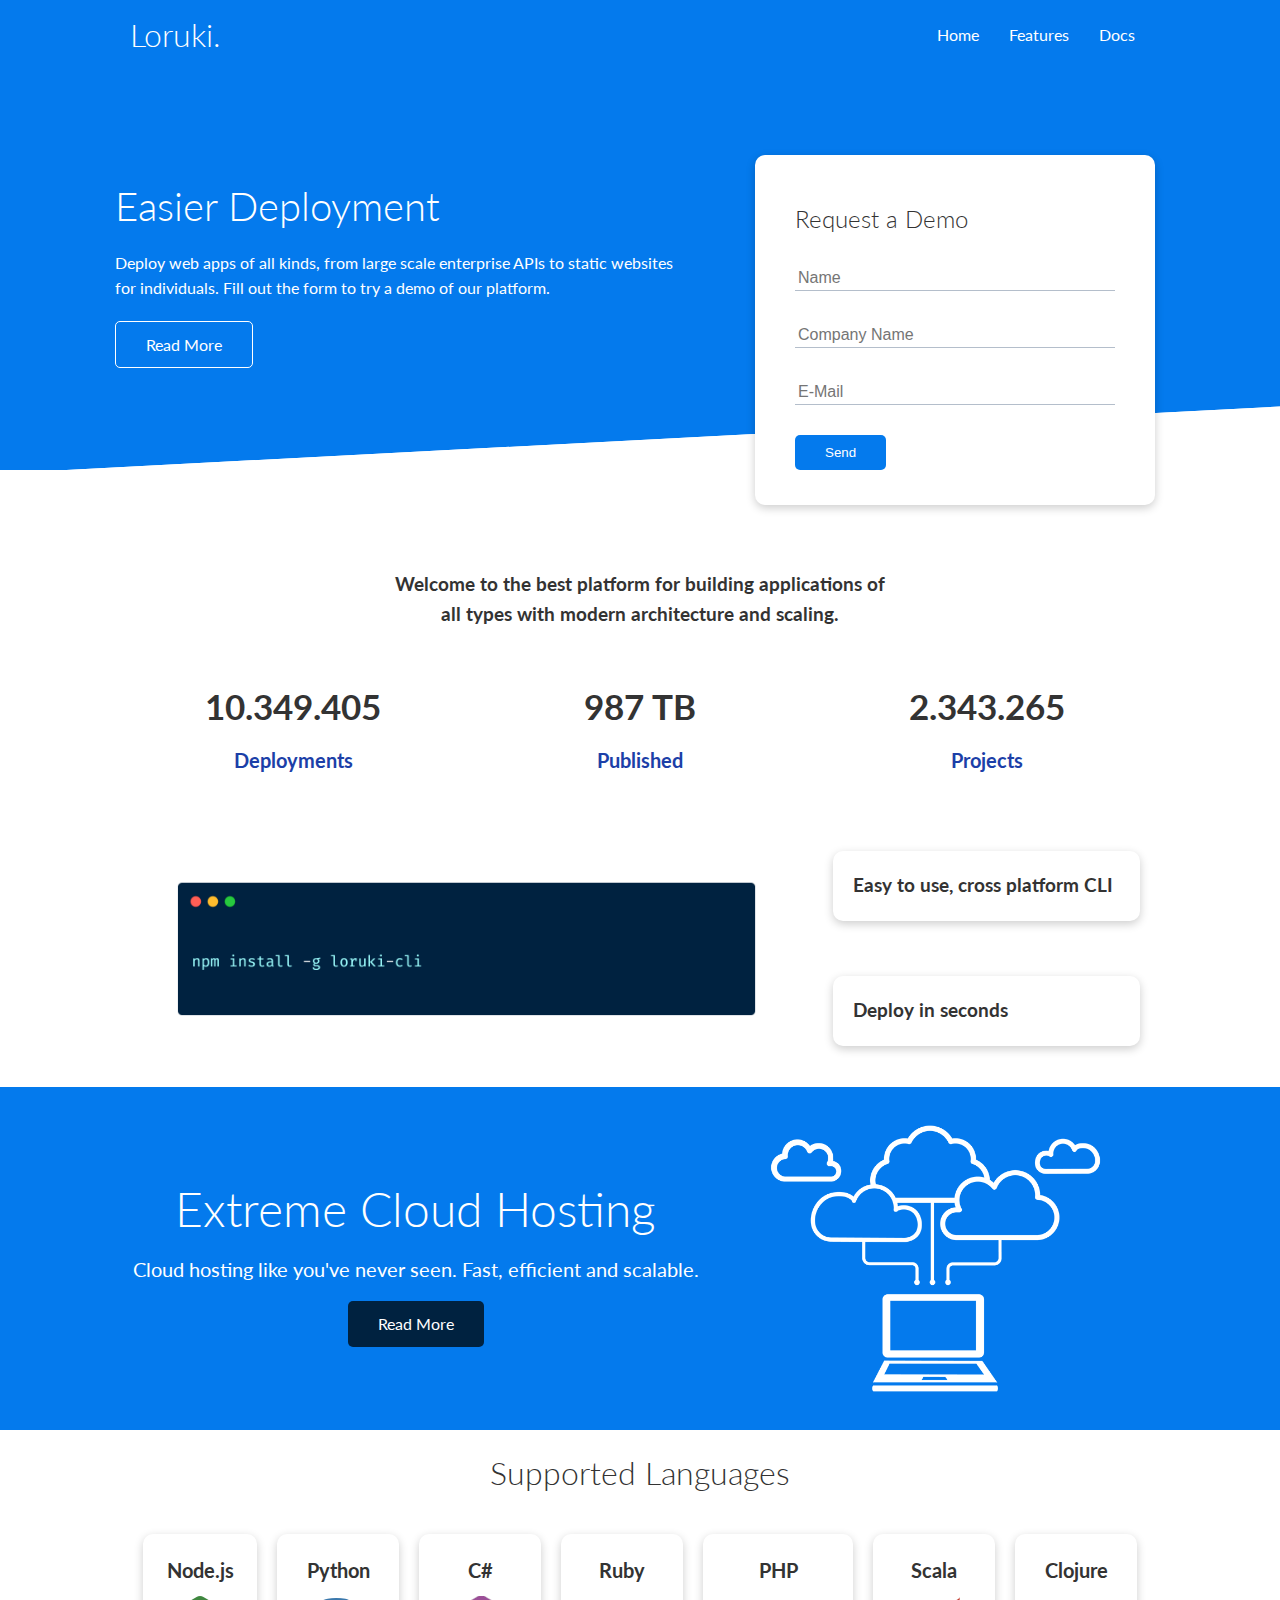
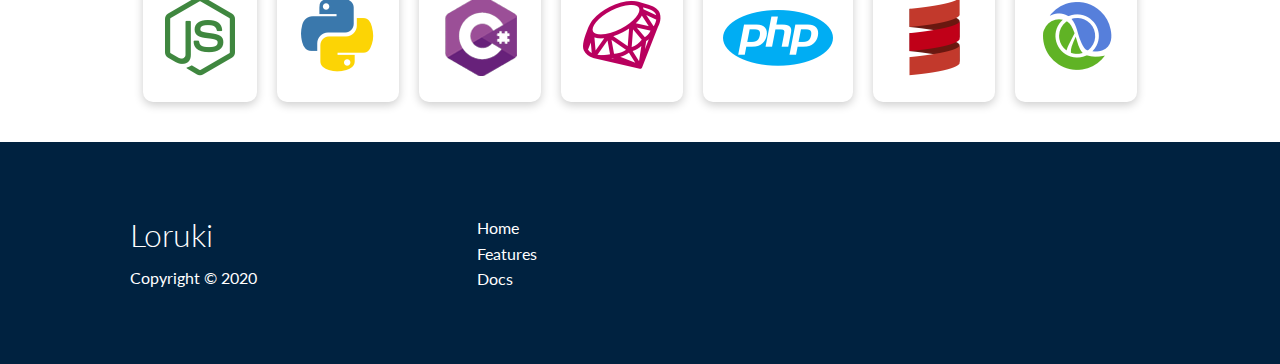
==== index.html @ 7ddb6502 "initial commit" ====
<!DOCTYPE html>
<html lang="en">
  <head>
    <meta charset="UTF-8" />
    <meta name="viewport" content="width=device-width, initial-scale=1.0" />
    <title>Loruki | Cloud Hosting For Everyone</title>

    <link rel="stylesheet" href="css/utilities.css">
    <link rel="stylesheet" href="css/style.css" />
    <link
      rel="stylesheet"
      href="https://cdnjs.cloudflare.com/ajax/libs/font-awesome/5.15.1/css/all.min.css"
      integrity="sha512-+4zCK9k+qNFUR5X+cKL9EIR+ZOhtIloNl9GIKS57V1MyNsYpYcUrUeQc9vNfzsWfV28IaLL3i96P9sdNyeRssA=="
      crossorigin="anonymous"
    />
  </head>
  <body>
    <!-- Navbar -->
    <div class="navbar">
      <div class="container flex">
        <h1 class="logo">Loruki.</h1>
        <nav>
          <ul>
            <li><a href="index.html">Home</a></li>
            <li><a href="features.html">Features</a></li>
            <li><a href="docs.html">Docs</a></li>
          </ul>
        </nav>
      </div>
    </div>

    <!-- Showcase -->
    <section class="showcase">
      <div class="container grid">
        <div class="showcase-text">
          <h1>Easier Deployment</h1>
          <p>
            Deploy web apps of all kinds, from large scale enterprise APIs to
            static websites for individuals. Fill out the form to try a demo of
            our platform.
          </p>
          <a href="features.html" class="btn btn-outline">Read More</a>
        </div>
        <div class="showcase-form card">
          <h2>Request a Demo</h2>
          <form>
            <div class="form-control">
              <input type="text" name="name" placeholder="Name" required />
            </div>

            <div class="form-control">
              <input
                type="text"
                name="company"
                placeholder="Company Name"
                required
              />
            </div>

            <div class="form-control">
              <input type="email" name="email" placeholder="E-Mail" required />
            </div>

            <input type="submit" value="Send" class="btn btn-primary" />
          </form>
        </div>
      </div>
    </section>

    <!-- Stats -->
    <section class="stats">
      <div class="container">
        <h3 class="stats-heading text-center my-1">
          Welcome to the best platform for building applications of all types
          with modern architecture and scaling.
        </h3>

        <div class="grid grid-3 text-center my-4">
            <div>
                <i class="fas fa-server fa-3x"></i>
                <h3>10.349.405</h3>
                <p class="text-secondary">Deployments</p>
            </div>
            <div>
                <i class="fas fa-upload fa-3x"></i>
                <h3>987 TB</h3>
                <p class="text-secondary">Published</p>
            </div>
            <div>
                <i class="fas fa-project-diagram fa-3x"></i>
                <h3>2.343.265</h3>
                <p class="text-secondary">Projects</p>
            </div>
        </div>

      </div>
    </section>

    <!-- CLI -->
    <section class="cli">
        <div class="container grid">
            <img src="images/cli.png" alt="CLI-Image">
            <div class="card">
                <h3>Easy to use, cross platform CLI</h3>
            </div>
            <div class="card">
                <h3>Deploy in seconds</h3>
            </div>
        </div>
    </section>

    <!-- Cloud -->
    <section class="cloud bg-primary my-2 py-2">
        <div class="container grid">
            <div class="text-center">
                <h2 class="lg">
                    Extreme Cloud Hosting
                </h2>
                <p class="lead my-1">
                    Cloud hosting like you've never seen. 
                    Fast, efficient and scalable.
                </p>
                <a href="features.html" class="btn btn-dark">Read More</a>
            </div>
            <img src="images/cloud.png" alt="Cloud-Image">
        </div>
    </section>

    <!-- Languages -->
    <section class="languages">
        <h2 class="md text-center my-2">
            Supported Languages
        </h2>
        <div class="container flex">
            <div class="card">
                <h4>Node.js</h4>
                <img src="images/logos/node.png" alt="Node.js">
            </div>
            <div class="card">
                <h4>Python</h4>
                <img src="images/logos/python.png" alt="Python">
            </div>
            <div class="card">
                <h4>C#</h4>
                <img src="images/logos/csharp.png" alt="C-Sharp">
            </div>
            <div class="card">
                <h4>Ruby</h4>
                <img src="images/logos/ruby.png" alt="Ruby">
            </div>
            <div class="card">
                <h4>PHP</h4>
                <img src="images/logos/php.png" alt="PHP">
            </div>
            <div class="card">
                <h4>Scala</h4>
                <img src="images/logos/scala.png" alt="Scala">
            </div>
            <div class="card">
                <h4>Clojure</h4>
                <img src="images/logos/clojure.png" alt="Clojure">
            </div>
        </div>
    </section>

    <!-- Footer -->
    <footer class="footer bg-dark py-5">
        <div class="container grid grid-3">
            <div>
                <h1>Loruki</h1>
                <p>Copyright &copy; 2020</p>
            </div>
            <nav>
                <ul>
                    <li><a href="index.html">Home</a></li>
                    <li><a href="features.html">Features</a></li>
                    <li><a href="docs.html">Docs</a></li>
                </ul>
            </nav>
            <div class="social">
                <a href="#"><i class="fab fa-twitter fa-2x"></i></a>
                <a href="#"><i class="fab fa-instagram fa-2x"></i></a>
                <a href="#"><i class="fab fa-github fa-2x"></i></a>
            </div>
        </div>
    </footer>
  </body>
</html>
---- css/utilities.css ----
.container {
    max-width: 1100px;
    margin: 0 auto;
    overflow: auto;
    padding: 0 40px;
}

/* Flex */
.flex {
    display: flex;
    justify-content: center;
    align-items: center;
    height: 100%;
}

/* Grid */
.grid {
    display: grid;
    grid-template-columns: repeat(2, 1fr);
    gap: 20px;
    justify-content: center;
    align-items: center;
    height: 100%;
}

.grid-3 {
    grid-template-columns: repeat(3, 1fr);
}

/* Card */
.card {
    background-color: #fff;
    color: #333;
    border-radius: 10px;
    box-shadow: 0 3px 10px rgba(0, 0, 0, 0.2);
    padding: 20px;
    margin: 10px;
}

/* Button */
.btn {
    display: inline-block;
    padding: 10px 30px;
    cursor: pointer;
    background: var(--primary-color);
    color: #fff;
    border: none;
    border-radius: 5px;
}

.btn:hover {
    transform: scale(0.98);
}

.btn-outline {
    background-color: transparent;
    border: 1px solid white;
}

/* Background & colored Buttons */
.bg-primary, 
.btn-primary {
    background-color: var(--primary-color);
    color: #fff;
}

.bg-secondary, 
.btn-secondary {
    background-color: var(--secondary-color);
    color: #fff;
}

.bg-dark, 
.btn-dark {
    background-color: var(--dark-color);
    color: #fff;
}

.bg-primary a, 
.btn-primary a,
.bg-secondary a, 
.btn-secondary a,
.bg-dark a, 
.btn-dark a {
    color: #fff;
}

.bg-light, 
.btn-light {
    background-color: var(--light-color);
    color: #333;
}

/* Text */
.text-center {
    text-align: center;
}

.lead {
    font-size: 20px;
}

.sm {
    font-size: 1rem;
}

.md {
    font-size: 2rem;
}

.lg {
    font-size: 3rem;
}

.xl {
    font-size: 4rem;
}

/* Text-Colors */
.text-primary {
    color: var(--primary-color);
}

.text-secondary {
    color: var(--secondary-color);
}

.text-dark {
    color: var(--dark-color);
}

.text-light {
    color: var(--light-color);
}

/* Alert */
.alert {
    background-color: var(--light-color);
    padding: 10px 20px;
    font-weight: bold;
    margin: 15px;
    border-radius: 5px;
}

.alert i {
    margin-right: 10px;
}

.alert-success {
    background-color: var(--success-color);
    color: #fff;
}

.alert-error {
    background-color: var(--error-color);
    color: #fff;
}

/* Margin */
.my-1 {
    margin: 1rem 0;
}

.my-2 {
    margin: 1.5rem 0;
}

.my-3 {
    margin: 2rem 0;
}

.my-4 {
    margin: 3rem 0;
}

.my-5 {
    margin: 4rem 0;
}

.m-1 {
    margin: 1rem;
}

.m-2 {
    margin: 1.5rem;
}

.m-3 {
    margin: 2rem;
}

.m-4 {
    margin: 3rem;
}

.m-5 {
    margin: 4rem;
}

/* Padding */
.py-1 {
    padding: 1rem 0;
}

.py-2 {
    padding: 1.5rem 0;
}

.py-3 {
    padding: 2rem 0;
}

.py-4 {
    padding: 3rem 0;
}

.py-5 {
    padding: 4rem 0;
}

.p-1 {
    padding: 1rem;
}

.p-2 {
    padding: 1.5rem;
}

.p-3 {
    padding: 2rem;
}

.p-4 {
    padding: 3rem;
}

.p-5 {
    padding: 4rem;
}
---- css/style.css ----
@import url('https://fonts.googleapis.com/css2?family=Lato:wght@300&display=swap');

:root {
    --primary-color: #047aed;
    --secondary-color: #1c3fa8;
    --dark-color: #002240;
    --light-color: #f4f4f4;
    --success-color: #5cb85c;
    --error-color: #d9534f;
}

* {
    margin: 0;
    padding: 0;
    box-sizing: border-box;
}

body {
    font-family: Lato;
    color: #333;
    line-height: 1.6;
}

ul {
    list-style-type: none;
}

a {
    text-decoration: none;
    color: #333;
}

h1, h2 {
    font-weight: 300;
    line-height: 1.2;
    margin: 10px 0;
}

p {
    margin: 10px 0;
}

img {
    width: 100%;
}

code, pre {
    background: #333;
    color: #fff;
    padding: 10px;
}

/* Navbar */
.navbar {
    background-color: var(--primary-color);
    color: #fff;
    height: 70px;
}

.navbar ul {
    display: flex;
}

.navbar a {
    color: #fff;
    padding: 10px;
    margin: 0 5px;
}

.navbar a:hover {
    border-bottom: 2px solid #fff;
}

.navbar .flex {
    justify-content: space-between;
}

/* Showcase */
.showcase {
    height: 400px;
    background-color: var(--primary-color);
    color: #fff;
    position: relative;
}

.showcase h1 {
    font-size: 40px;
}

.showcase p {
    margin: 20px 0;
}

.showcase .grid {
    grid-template-columns: 55% 45%;
    gap: 30px;
    overflow: visible;
}

.showcase-text {
    animation: slideInFromLeft .8s ease-in;
}

.showcase-form {
    position: relative;
    top: 60px;
    height: 350px;
    width: 400px;
    padding: 40px;
    z-index: 100;
    justify-self: flex-end;
    animation: slideInFromRight .8s ease-in;
}

.showcase-form .form-control {
    margin: 30px 0;
}

.showcase-form input[type='text'],
.showcase-form input[type='email'] {
    border: 0;
    border-bottom: 1px solid #b4becb;
    width: 100%;
    padding: 3px;
    font-size: 16px;
}

.showcase-form input:focus {
    outline: none;
}

.showcase::before, 
.showcase::after {
    content: '';
    position: absolute;
    height: 100px;
    bottom: -70px;
    right: 0;
    left: 0;
    background: white;
    transform: skewY(-3deg);
    -webkit-transform: skewY(-3deg);
    -moz-transform: skewY(-3deg);
    -ms-transform: skewY(-3deg);
}

/* Stats */
.stats {
    padding-top: 100px;
    animation: slideInFromBottom .8s ease-in;
}

.stats-heading {
    max-width: 500px;
    margin: auto;
}

.stats .grid h3 {
    font-size: 35px;
}

.stats .grid p {
    font-size: 20px;
    font-weight: bold;
}

/* CLI */
.cli .grid {
    grid-template-columns: repeat(3, 1fr);
    grid-template-rows: repeat(2, 1fr);
}

.cli .grid > *:first-child {
    grid-column: 1 / span 2;
    grid-row: 1 / span 2;
}

/* Cloud */
.cloud .grid {
    grid-template-columns: 4fr 3fr;
}

/* Languages */

.languages .flex {
    flex-wrap: wrap;
}

.languages .card {
    text-align: center;
    margin: 18px 10px 40px;
    transition: transform .2s ease-out;
}

.languages .card h4 {
    font-size: 20px;
    margin-bottom: 10px;
}

.languages .card:hover {
    transform: translateY(-15px);
}

/* Features */
.features-head img,
.docs-head img {
    width: 200px;
    justify-self: flex-end;
}

.features-sub-head img {
    width: 300px;
    justify-self: flex-end;
}

.features-main .grid {
    padding: 30px;
}

.features-main .grid > *:first-child {
    grid-column: 1 / span 3;
}

.features-main .grid > *:nth-child(2) {
    grid-column: 1 / span 2;
}

.features-main .card > i {
    margin-right: 20px;
}

/* Docs */
.docs-main h3 {
    margin: 20px 0;
}

.docs-main .grid {
    grid-template-columns: 1fr 2fr;
    align-items: flex-start;
}

.docs-main nav li {
    font-size: 17px;
    padding-bottom: 5px;
    margin-bottom: 5px;
    border-bottom: 1px solid #ccc;
}

.docs-main a:hover {
    font-weight: bold;
}

/* Footer */
.footer .social a {
    margin: 0 10px;
}

/* Animations */
@keyframes slideInFromLeft {
    0% {
        transform: translateX(-100%);
    }
    100% {
        transform: translateX(0);
    }
}

@keyframes slideInFromRight {
    0% {
        transform: translateX(100%);
    }
    100% {
        transform: translateX(0);
    }
}

@keyframes slideInFromTop {
    0% {
        transform: translateY(-100%);
    }
    100% {
        transform: translateY(0);
    }
}

@keyframes slideInFromBottom {
    0% {
        transform: translateY(100%);
    }
    100% {
        transform: translateY(0);
    }
}

/* Tablets and under */
@media (max-width: 768px) {
    .grid,
    .showcase .grid,
    .stats .grid,
    .cli .grid,
    .cloud .grid,
    .features-main .grid,
    .docs-main .grid {
        grid-template-columns: 1fr;
        grid-template-rows: 1fr;
    }

    .showcase {
        height: auto;
    }

    .showcase-text {
        text-align: center;
        margin-top: 40px;
        animation: slideInFromTop .8s ease-in;
    }

    .showcase-form {
        justify-self: center;
        margin: auto;
        animation: slideInFromBottom .8s ease-in;
    }

    .cli .grid > *:first-child {
        grid-column: 1;
        grid-row: 1;
    }

    .features-head,
    .features-sub-head,
    .docs-head {
        text-align: center;
    }

    .features-head img,
    .features-sub-head img,
    .docs-head img {
        justify-self: center;
    }

    .features-main .grid > *:first-child,
    .features-main .grid > *:nth-child(2) {
        grid-column: 1;
    }
}

/* Mobile */
@media (max-width: 500px) {
    .navbar {
        height: 110px;
    }

    .navbar .flex {
        flex-direction: column;
    }

    .navbar ul {
        padding: 10px;
        background-color: rgba(0, 0, 0, 0.1);
    }
}
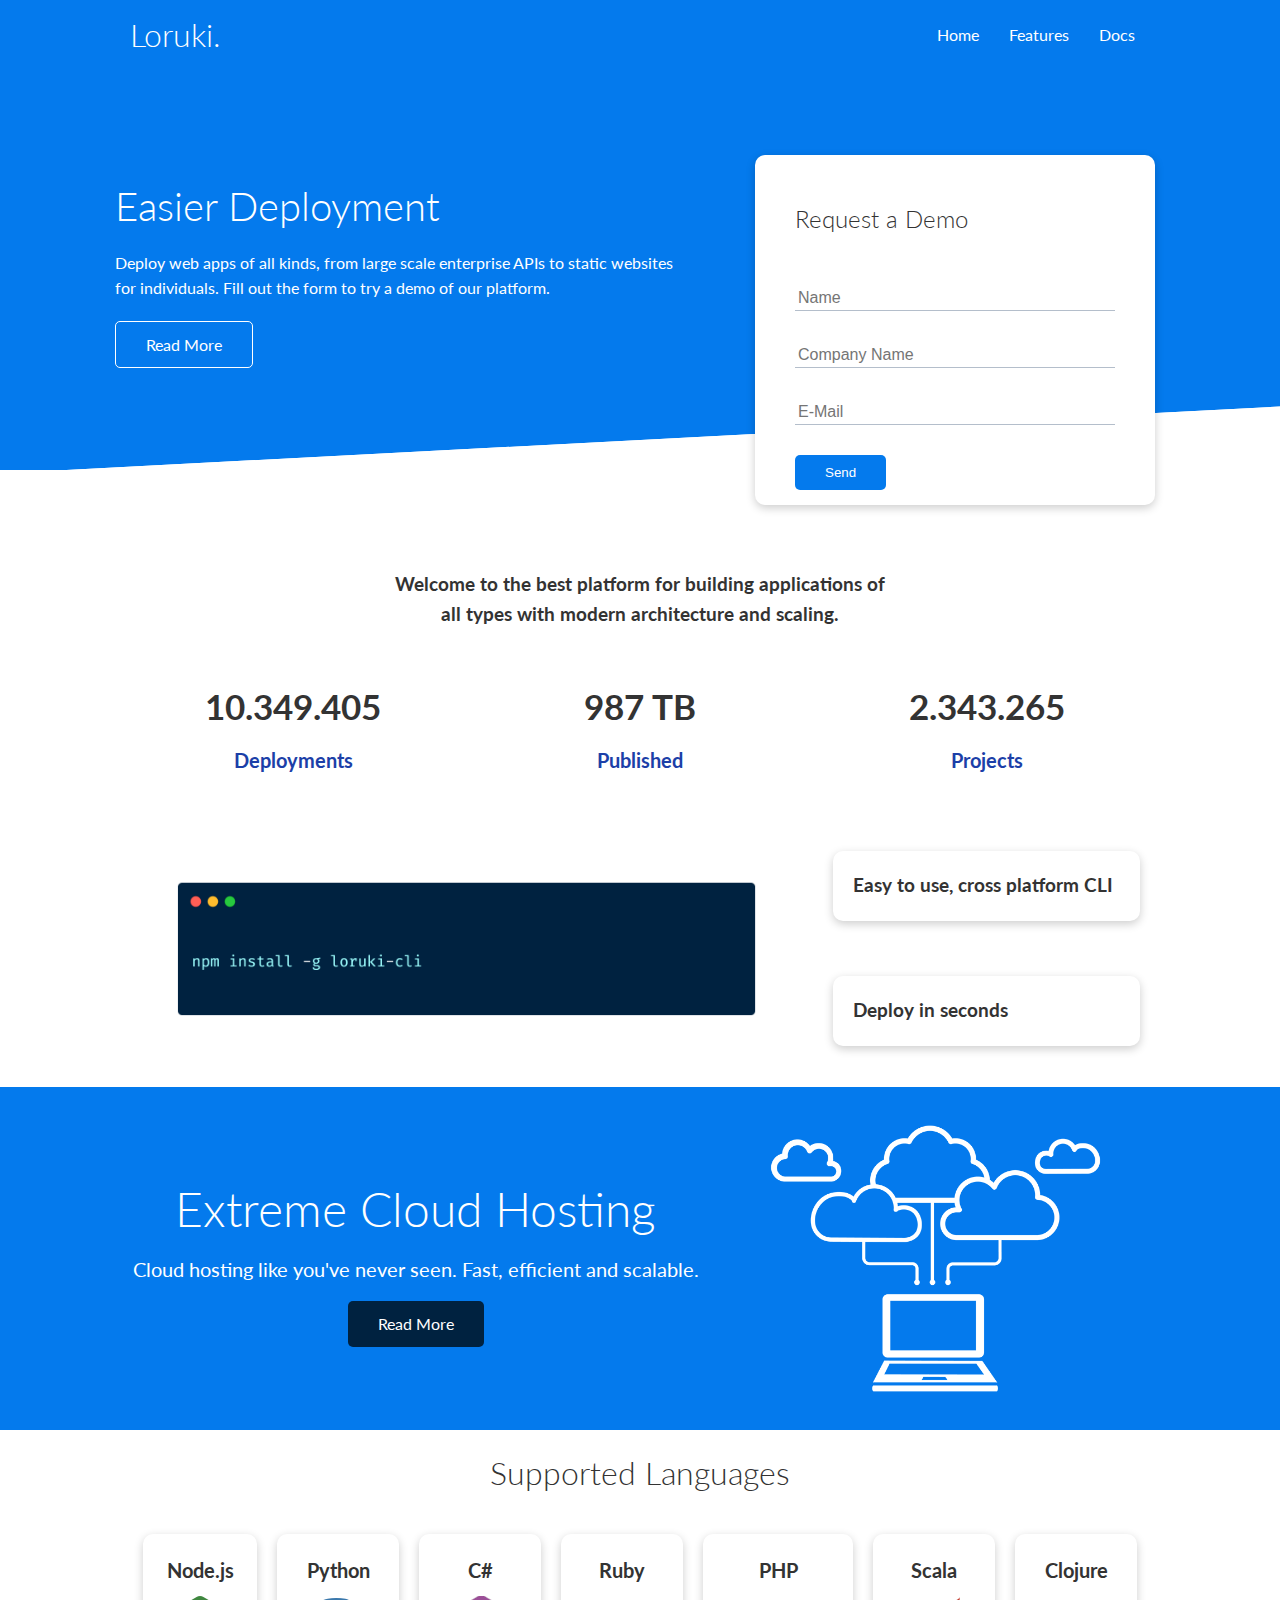
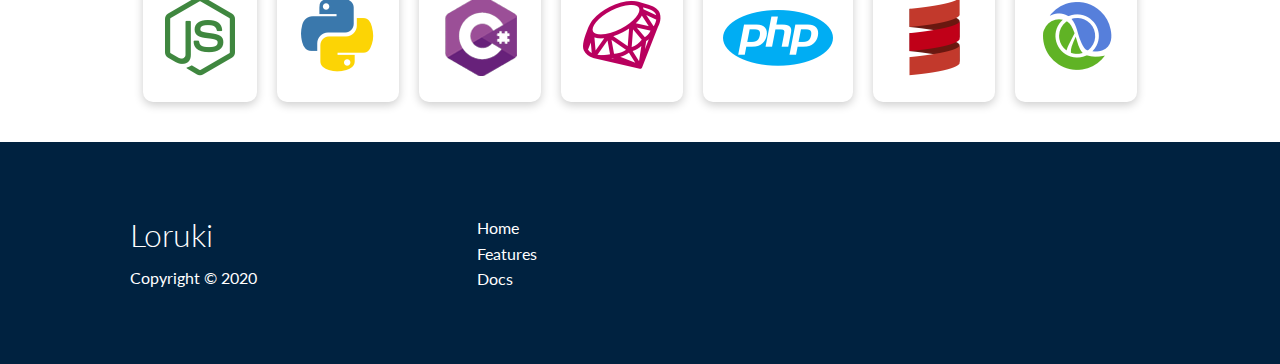
==== commit 5e3e9ac5: "added netlify form control" ====
--- a/index.html
+++ b/index.html
@@ -5,7 +5,7 @@
     <meta name="viewport" content="width=device-width, initial-scale=1.0" />
     <title>Loruki | Cloud Hosting For Everyone</title>
 
-    <link rel="stylesheet" href="css/utilities.css">
+    <link rel="stylesheet" href="css/utilities.css" />
     <link rel="stylesheet" href="css/style.css" />
     <link
       rel="stylesheet"
@@ -43,7 +43,18 @@
         </div>
         <div class="showcase-form card">
           <h2>Request a Demo</h2>
-          <form>
+          <form
+            name="contact"
+            method="POST"
+            netlify-honeypot="bot-field"
+            data-netlify="true"
+          >
+            <input type="hidden" name="contact" value="contact" />
+            <p class="hidden">
+              <label
+                >Don’t fill this out if you're human: <input name="bot-field"
+              /></label>
+            </p>
             <div class="form-control">
               <input type="text" name="name" placeholder="Name" required />
             </div>
@@ -76,113 +87,107 @@
         </h3>
 
         <div class="grid grid-3 text-center my-4">
-            <div>
-                <i class="fas fa-server fa-3x"></i>
-                <h3>10.349.405</h3>
-                <p class="text-secondary">Deployments</p>
-            </div>
-            <div>
-                <i class="fas fa-upload fa-3x"></i>
-                <h3>987 TB</h3>
-                <p class="text-secondary">Published</p>
-            </div>
-            <div>
-                <i class="fas fa-project-diagram fa-3x"></i>
-                <h3>2.343.265</h3>
-                <p class="text-secondary">Projects</p>
-            </div>
+          <div>
+            <i class="fas fa-server fa-3x"></i>
+            <h3>10.349.405</h3>
+            <p class="text-secondary">Deployments</p>
+          </div>
+          <div>
+            <i class="fas fa-upload fa-3x"></i>
+            <h3>987 TB</h3>
+            <p class="text-secondary">Published</p>
+          </div>
+          <div>
+            <i class="fas fa-project-diagram fa-3x"></i>
+            <h3>2.343.265</h3>
+            <p class="text-secondary">Projects</p>
+          </div>
         </div>
-
       </div>
     </section>
 
     <!-- CLI -->
     <section class="cli">
-        <div class="container grid">
-            <img src="images/cli.png" alt="CLI-Image">
-            <div class="card">
-                <h3>Easy to use, cross platform CLI</h3>
-            </div>
-            <div class="card">
-                <h3>Deploy in seconds</h3>
-            </div>
+      <div class="container grid">
+        <img src="images/cli.png" alt="CLI-Image" />
+        <div class="card">
+          <h3>Easy to use, cross platform CLI</h3>
         </div>
+        <div class="card">
+          <h3>Deploy in seconds</h3>
+        </div>
+      </div>
     </section>
 
     <!-- Cloud -->
     <section class="cloud bg-primary my-2 py-2">
-        <div class="container grid">
-            <div class="text-center">
-                <h2 class="lg">
-                    Extreme Cloud Hosting
-                </h2>
-                <p class="lead my-1">
-                    Cloud hosting like you've never seen. 
-                    Fast, efficient and scalable.
-                </p>
-                <a href="features.html" class="btn btn-dark">Read More</a>
-            </div>
-            <img src="images/cloud.png" alt="Cloud-Image">
+      <div class="container grid">
+        <div class="text-center">
+          <h2 class="lg">Extreme Cloud Hosting</h2>
+          <p class="lead my-1">
+            Cloud hosting like you've never seen. Fast, efficient and scalable.
+          </p>
+          <a href="features.html" class="btn btn-dark">Read More</a>
         </div>
+        <img src="images/cloud.png" alt="Cloud-Image" />
+      </div>
     </section>
 
     <!-- Languages -->
     <section class="languages">
-        <h2 class="md text-center my-2">
-            Supported Languages
-        </h2>
-        <div class="container flex">
-            <div class="card">
-                <h4>Node.js</h4>
-                <img src="images/logos/node.png" alt="Node.js">
-            </div>
-            <div class="card">
-                <h4>Python</h4>
-                <img src="images/logos/python.png" alt="Python">
-            </div>
-            <div class="card">
-                <h4>C#</h4>
-                <img src="images/logos/csharp.png" alt="C-Sharp">
-            </div>
-            <div class="card">
-                <h4>Ruby</h4>
-                <img src="images/logos/ruby.png" alt="Ruby">
-            </div>
-            <div class="card">
-                <h4>PHP</h4>
-                <img src="images/logos/php.png" alt="PHP">
-            </div>
-            <div class="card">
-                <h4>Scala</h4>
-                <img src="images/logos/scala.png" alt="Scala">
-            </div>
-            <div class="card">
-                <h4>Clojure</h4>
-                <img src="images/logos/clojure.png" alt="Clojure">
-            </div>
+      <h2 class="md text-center my-2">Supported Languages</h2>
+      <div class="container flex">
+        <div class="card">
+          <h4>Node.js</h4>
+          <img src="images/logos/node.png" alt="Node.js" />
         </div>
+        <div class="card">
+          <h4>Python</h4>
+          <img src="images/logos/python.png" alt="Python" />
+        </div>
+        <div class="card">
+          <h4>C#</h4>
+          <img src="images/logos/csharp.png" alt="C-Sharp" />
+        </div>
+        <div class="card">
+          <h4>Ruby</h4>
+          <img src="images/logos/ruby.png" alt="Ruby" />
+        </div>
+        <div class="card">
+          <h4>PHP</h4>
+          <img src="images/logos/php.png" alt="PHP" />
+        </div>
+        <div class="card">
+          <h4>Scala</h4>
+          <img src="images/logos/scala.png" alt="Scala" />
+        </div>
+        <div class="card">
+          <h4>Clojure</h4>
+          <img src="images/logos/clojure.png" alt="Clojure" />
+        </div>
+      </div>
     </section>
 
     <!-- Footer -->
     <footer class="footer bg-dark py-5">
-        <div class="container grid grid-3">
-            <div>
-                <h1>Loruki</h1>
-                <p>Copyright &copy; 2020</p>
-            </div>
-            <nav>
-                <ul>
-                    <li><a href="index.html">Home</a></li>
-                    <li><a href="features.html">Features</a></li>
-                    <li><a href="docs.html">Docs</a></li>
-                </ul>
-            </nav>
-            <div class="social">
-                <a href="#"><i class="fab fa-twitter fa-2x"></i></a>
-                <a href="#"><i class="fab fa-instagram fa-2x"></i></a>
-                <a href="#"><i class="fab fa-github fa-2x"></i></a>
-            </div>
+      <div class="container grid grid-3">
+        <div>
+          <h1>Loruki</h1>
+          <p>Copyright &copy; 2020</p>
         </div>
+        <nav>
+          <ul>
+            <li><a href="index.html">Home</a></li>
+            <li><a href="features.html">Features</a></li>
+            <li><a href="docs.html">Docs</a></li>
+          </ul>
+        </nav>
+        <div class="social">
+          <a href="#"><i class="fab fa-twitter fa-2x"></i></a>
+          <a href="#"><i class="fab fa-instagram fa-2x"></i></a>
+          <a href="#"><i class="fab fa-github fa-2x"></i></a>
+        </div>
+      </div>
     </footer>
   </body>
 </html>
--- a/css/style.css
+++ b/css/style.css
@@ -48,6 +48,11 @@
     background: #333;
     color: #fff;
     padding: 10px;
+}
+
+.hidden {
+    visibility: hidden;
+    height: 0;
 }
 
 /* Navbar */
